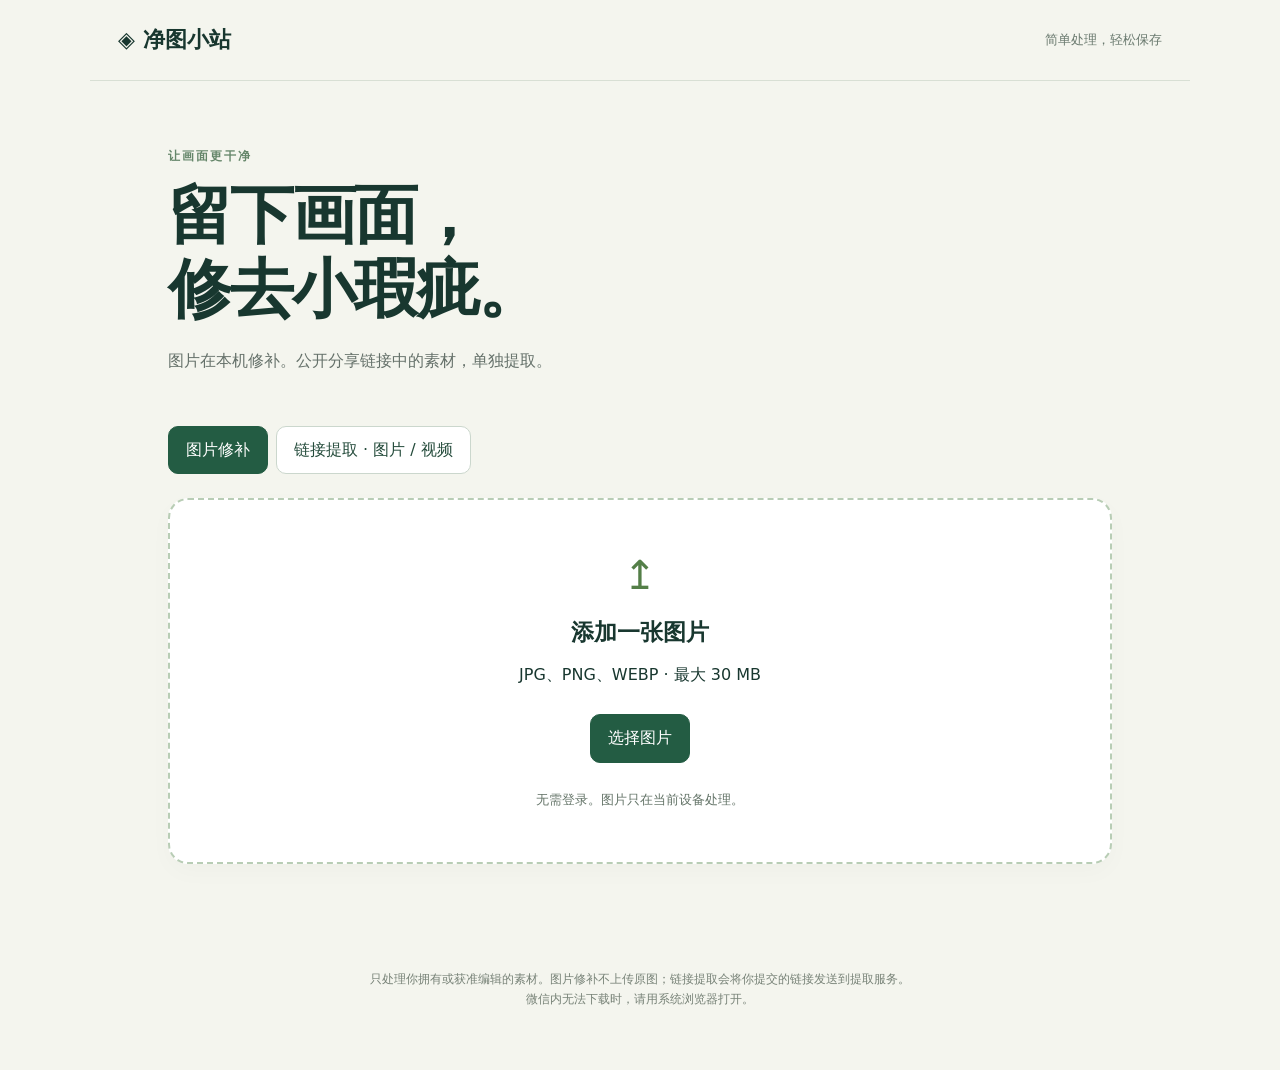
==== public/index.html @ 95f08d49 "Simplify repair button and page descriptions" ====
<!doctype html><html lang="zh-CN"><head><meta charset="utf-8"><meta name="viewport" content="width=device-width,initial-scale=1"><meta name="theme-color" content="#164e45"><title>净图小站 · 图片修补与素材提取</title><link rel="stylesheet" href="style.css"><script defer src="app.js?v=cleantext1"></script></head><body>
<header><a href="./" class="brand">◈ 净图小站</a><span>简单处理，轻松保存</span></header>
<main><section class="hero"><p class="eyebrow">让画面更干净</p><h1>留下画面，<br>修去小瑕疵。</h1><p>图片在本机修补。公开分享链接中的素材，单独提取。</p></section>
<nav aria-label="处理方式"><button id="imageTab" class="active" aria-pressed="true">图片修补</button><button id="linkTab" aria-pressed="false">链接提取 · 图片 / 视频</button></nav>
<section id="imagePanel"><div class="card upload"><div class="icon">↥</div><h2>添加一张图片</h2><p>JPG、PNG、WEBP · 最大 30 MB</p><button id="choose" class="primary">选择图片</button><input type="file" id="file" accept="image/jpeg,image/png,image/webp" hidden><p class="muted">无需登录。图片只在当前设备处理。</p></div>
<section id="editor" class="card" hidden><div class="editor-head"><div><h2>涂抹要去除的位置</h2><p id="imageInfo" class="muted"></p></div><button id="replace">换张图片</button></div>
<p>涂抹盖住需要去除的文字，根据周围画面补全背景。红色区域不会保留在下载图片里。</p>
<div class="toolbar"><label>修补对象 <select id="target"><option value="light">浅色文字 / 水印</option><option value="dark">深色文字</option><option value="all" selected>整个涂抹区域</option></select></label><label>画笔 <input id="brush" type="range" min="4" max="100" value="24"> <output id="brushValue">24</output></label><button id="undo">撤销涂抹</button><button id="clear">清空涂抹</button><button id="corner">选右下角浅色水印</button></div>
<div class="canvas-wrap" id="canvasWrap"><canvas id="image"></canvas><canvas id="mask" aria-label="在图片上涂抹水印区域"></canvas></div>
<div class="actions"><button id="repair" class="primary">开始修复</button><button id="cancel" hidden>取消处理</button><button id="compare" aria-pressed="false">查看原图</button><button id="restore">恢复原图</button><button id="download" disabled>下载修补图片</button></div><div id="downloadLink"></div>
<p class="muted">图片在本机处理，不会上传。首次使用需加载处理资源（约 40 MB），建议使用 Wi-Fi；旧手机可能较慢或内存不足。生成的细节不一定等同于原图。为控制手机内存，长边超过 2400 像素会缩小处理。</p></section></section>
<section id="linkPanel" hidden><div class="card"><p class="eyebrow">公开分享内容</p><h2>粘贴分享链接</h2><p>支持入口按图片笔记和视频设计。只提取页面公开提供的文件，不保证原文件没有水印。</p><label for="shareText">分享链接或完整分享文字</label><textarea id="shareText" placeholder="粘贴小红书分享内容或链接…" rows="5"></textarea><button id="extract" class="primary" disabled>提取素材</button><p id="serviceState" class="notice">链接提取后台尚未接通，目前不能解析小红书链接。图片修补可独立使用。</p><div id="mediaResults"></div></div></section>
<p id="status" role="status" aria-live="polite"></p><footer>只处理你拥有或获准编辑的素材。图片修补不上传原图；链接提取会将你提交的链接发送到提取服务。<br>微信内无法下载时，请用系统浏览器打开。</footer></main></body></html>
---- public/style.css ----
*{box-sizing:border-box}body{margin:0;background:#f4f5ee;color:#18372f;font:16px/1.65 system-ui,-apple-system,"Microsoft YaHei",sans-serif}header{max-width:1100px;margin:auto;padding:22px 28px;display:flex;justify-content:space-between;align-items:center;border-bottom:1px solid #d8dfd4}header span{font-size:13px;color:#69796e}.brand{font-weight:800;color:inherit;text-decoration:none;font-size:22px}main{max-width:1000px;margin:auto;padding:20px 28px}.hero{padding:36px 0 26px}.eyebrow{font-size:12px;font-weight:700;letter-spacing:2px;color:#65866a}h1{font-size:clamp(38px,6vw,64px);line-height:1.15;letter-spacing:-2px;margin:12px 0 22px}h2{font-size:23px;margin:6px 0}p{margin:10px 0}.hero p:last-child{color:#65716a}nav{display:flex;gap:8px;margin:15px 0 24px}button{font:inherit;cursor:pointer;border:1px solid #cbd7cd;background:#fff;border-radius:10px;padding:10px 17px;color:#254c3c;min-height:44px}button:hover{background:#e9f1e7}button:disabled{opacity:.48;cursor:not-allowed}.primary,nav .active{background:#235c43;color:white;border-color:#235c43}.primary:hover,nav .active:hover{background:#164831}.card{background:#fff;border:1px solid #e0e6da;border-radius:20px;padding:28px;margin-bottom:20px;box-shadow:0 8px 24px #193b2806}.upload{text-align:center;padding:42px 20px;border:2px dashed #b8cdb5}.icon{font-size:40px;color:#547f48}.muted{font-size:13px;color:#647468}.upload .primary{margin:16px 0}.editor-head{display:flex;justify-content:space-between;align-items:center;gap:12px}.toolbar,.actions{display:flex;align-items:center;gap:10px;flex-wrap:wrap;margin:18px 0}.toolbar label{display:flex;align-items:center;gap:8px}.toolbar input{max-width:120px}.canvas-wrap{position:relative;line-height:0;background:repeating-conic-gradient(#eee 0% 25%,#fff 0% 50%) 50%/20px 20px;margin:auto;width:fit-content;max-width:100%;overflow:hidden;border-radius:8px}canvas{max-width:100%;height:auto;display:block}#mask{position:absolute;inset:0;touch-action:none;cursor:crosshair;width:100%;height:100%}textarea{display:block;width:100%;font:inherit;padding:14px;margin:12px 0 18px;border:1px solid #becbbb;border-radius:10px;resize:vertical}.notice{padding:12px;background:#fff5df;color:#6b5425;border-radius:8px;font-size:14px}#status{padding:12px 0;color:#235c43;min-height:50px}footer{padding:26px 0 40px;text-align:center;color:#778277;font-size:12px}a{color:#235c43}.media-item{border-top:1px solid #ddd;padding:18px 0}.media-item img,.media-item video{max-width:100%;max-height:450px}.media-item a{display:inline-block;margin:10px}button:focus-visible,input:focus-visible,textarea:focus-visible,a:focus-visible{outline:3px solid #e5a936;outline-offset:3px}[hidden]{display:none!important}@media(max-width:600px){header{padding:16px}header span{display:none}main{padding:12px 16px}.hero{padding:20px 0}.card{padding:18px}nav button{font-size:14px;flex:1;padding:10px 6px}.toolbar button,.actions button{font-size:14px;padding:9px 12px}.actions .primary{flex:1}.editor-head h2{font-size:20px}}

select{font:inherit;max-width:180px;padding:8px;border:1px solid #cbd7cd;border-radius:8px;background:white;color:#254c3c}
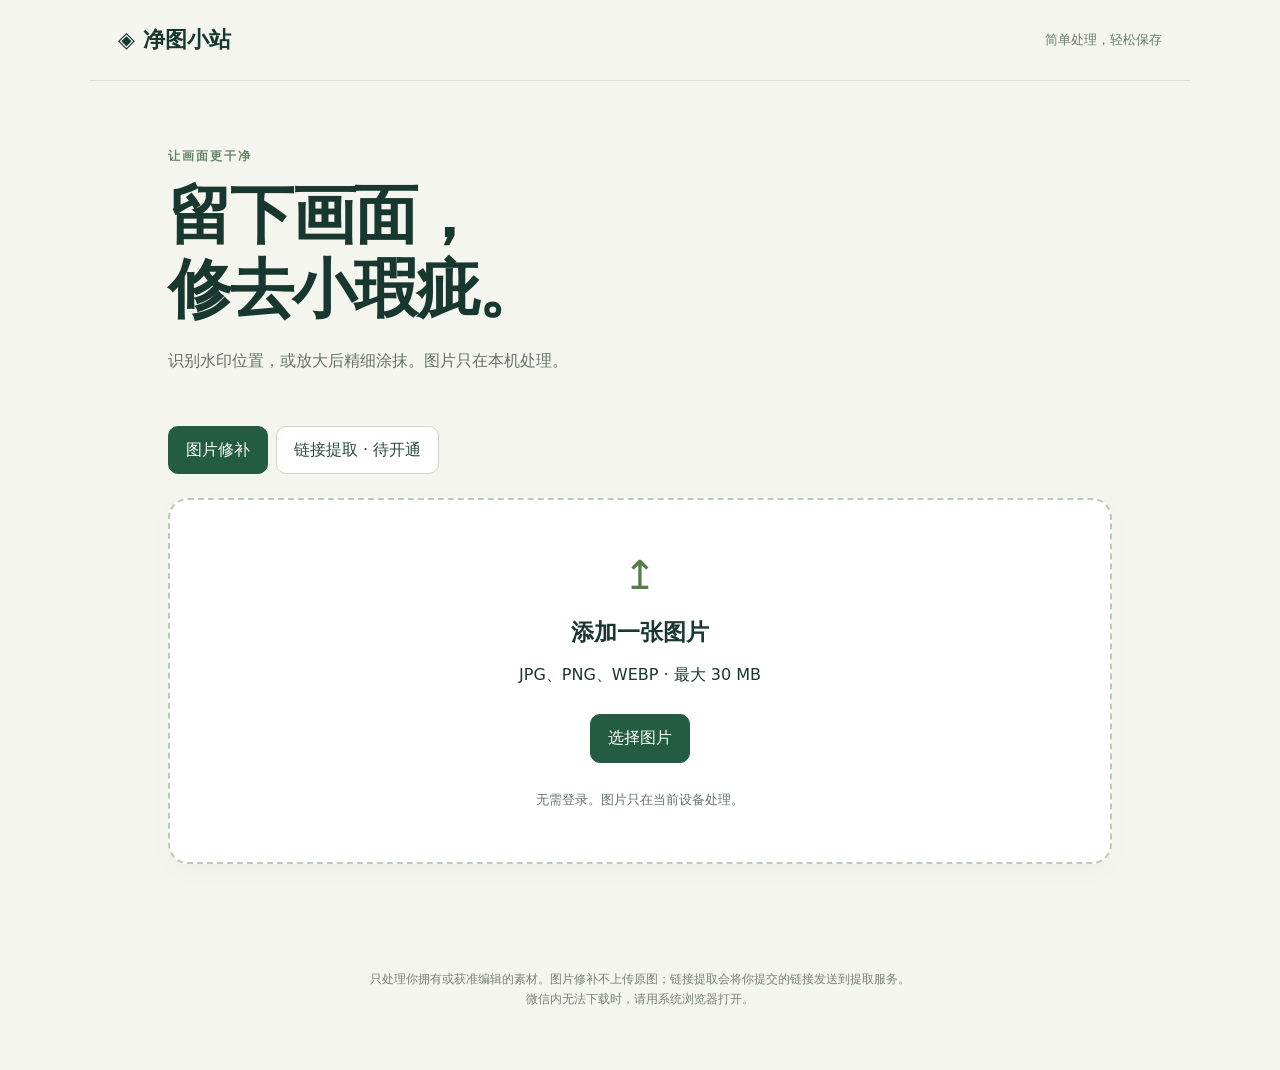
==== commit ed0e768f: "Add mobile zoom painting and independent watermark candidate selection" ====
--- a/public/index.html
+++ b/public/index.html
@@ -1,13 +1,15 @@
-<!doctype html><html lang="zh-CN"><head><meta charset="utf-8"><meta name="viewport" content="width=device-width,initial-scale=1"><meta name="theme-color" content="#164e45"><title>净图小站 · 图片修补与素材提取</title><link rel="stylesheet" href="style.css"><script defer src="app.js?v=cleantext1"></script></head><body>
+<!doctype html><html lang="zh-CN"><head><meta charset="utf-8"><meta name="viewport" content="width=device-width,initial-scale=1,viewport-fit=cover"><meta name="theme-color" content="#164e45"><title>净图小站 · 图片修补</title><link rel="stylesheet" href="style.css?v=zoom1"><script defer src="zoom-helper.js?v=zoom1"></script><script defer src="watermark-detect.js?v=zoom1"></script><script defer src="app.js?v=zoom1"></script></head><body>
 <header><a href="./" class="brand">◈ 净图小站</a><span>简单处理，轻松保存</span></header>
-<main><section class="hero"><p class="eyebrow">让画面更干净</p><h1>留下画面，<br>修去小瑕疵。</h1><p>图片在本机修补。公开分享链接中的素材，单独提取。</p></section>
-<nav aria-label="处理方式"><button id="imageTab" class="active" aria-pressed="true">图片修补</button><button id="linkTab" aria-pressed="false">链接提取 · 图片 / 视频</button></nav>
+<main><section class="hero"><p class="eyebrow">让画面更干净</p><h1>留下画面，<br>修去小瑕疵。</h1><p>识别水印位置，或放大后精细涂抹。图片只在本机处理。</p></section>
+<nav aria-label="处理方式"><button id="imageTab" class="active" aria-pressed="true">图片修补</button><button id="linkTab" aria-pressed="false">链接提取 · 待开通</button></nav>
 <section id="imagePanel"><div class="card upload"><div class="icon">↥</div><h2>添加一张图片</h2><p>JPG、PNG、WEBP · 最大 30 MB</p><button id="choose" class="primary">选择图片</button><input type="file" id="file" accept="image/jpeg,image/png,image/webp" hidden><p class="muted">无需登录。图片只在当前设备处理。</p></div>
-<section id="editor" class="card" hidden><div class="editor-head"><div><h2>涂抹要去除的位置</h2><p id="imageInfo" class="muted"></p></div><button id="replace">换张图片</button></div>
-<p>涂抹盖住需要去除的文字，根据周围画面补全背景。红色区域不会保留在下载图片里。</p>
-<div class="toolbar"><label>修补对象 <select id="target"><option value="light">浅色文字 / 水印</option><option value="dark">深色文字</option><option value="all" selected>整个涂抹区域</option></select></label><label>画笔 <input id="brush" type="range" min="4" max="100" value="24"> <output id="brushValue">24</output></label><button id="undo">撤销涂抹</button><button id="clear">清空涂抹</button><button id="corner">选右下角浅色水印</button></div>
-<div class="canvas-wrap" id="canvasWrap"><canvas id="image"></canvas><canvas id="mask" aria-label="在图片上涂抹水印区域"></canvas></div>
+<section id="editor" class="card" aria-label="图片修补编辑器" hidden><div class="editor-head"><div><h2>涂抹要去除的位置</h2><p id="imageInfo" class="muted"></p></div><div class="editor-head-actions"><button id="replace">换张图片</button><button id="closeZoom" hidden>退出大图</button></div></div>
+<p class="editor-description">涂抹盖住需要去除的文字，根据周围画面补全背景。放大编辑可更准确地涂抹细字，不改变输出尺寸。红色区域不会保留在下载图片里。</p>
+<div class="toolbar"><label>修复方式 <select id="quality"><option value="detail" selected>精细修复</option><option value="fast">快速修复</option></select></label><label>修补对象 <select id="target"><option value="light">浅色文字 / 水印</option><option value="dark">深色文字</option><option value="all" selected>整个涂抹区域</option></select></label><label>画笔 <input id="brush" type="range" min="4" max="100" value="24"> <output id="brushValue">24</output></label><button id="undo">撤销涂抹</button><button id="clear">清空涂抹</button><button id="corner">选右下角浅色水印</button></div>
+<div class="view-toolbar" aria-label="图片缩放与移动"><button id="expand" class="primary" aria-expanded="false">放大编辑</button><div class="zoom-controls"><button id="zoomOut" aria-label="缩小图片" disabled>−</button><output id="zoomValue" aria-label="相对适应画面的缩放比例">100%</output><button id="zoomIn" aria-label="放大图片">＋</button><button id="zoomFit">适应画面</button></div><div class="mode-controls" aria-label="自动识别与手动编辑"><button id="autoDetect">自动识别</button><button id="drawMode" class="active" aria-pressed="true">手动涂抹</button><button id="panMode" aria-pressed="false">移动画面</button></div></div>
+<p class="zoom-hint">双指缩放、移动；单指涂抹。自动识别适合边缘浅色或深色文字，请核对红色选区。</p>
+<div class="canvas-viewport" id="canvasViewport"><div class="canvas-wrap" id="canvasWrap"><canvas id="image"></canvas><canvas id="mask" aria-label="在图片上涂抹水印区域"></canvas></div></div>
 <div class="actions"><button id="repair" class="primary">开始修复</button><button id="cancel" hidden>取消处理</button><button id="compare" aria-pressed="false">查看原图</button><button id="restore">恢复原图</button><button id="download" disabled>下载修补图片</button></div><div id="downloadLink"></div>
-<p class="muted">图片在本机处理，不会上传。首次使用需加载处理资源（约 40 MB），建议使用 Wi-Fi；旧手机可能较慢或内存不足。生成的细节不一定等同于原图。为控制手机内存，长边超过 2400 像素会缩小处理。</p></section></section>
+<p id="editStatus" role="status" aria-live="polite" hidden></p><p class="muted editor-description">图片在本机处理，不会上传。首次使用需下载约 28 MB 处理资源，连接较慢时自动切换线路；浏览器允许时会保存缓存，建议使用 Wi-Fi 并保持页面打开；旧手机可能较慢或内存不足。生成的细节不一定等同于原图。为控制手机内存，长边超过 2400 像素会缩小处理。</p></section></section>
 <section id="linkPanel" hidden><div class="card"><p class="eyebrow">公开分享内容</p><h2>粘贴分享链接</h2><p>支持入口按图片笔记和视频设计。只提取页面公开提供的文件，不保证原文件没有水印。</p><label for="shareText">分享链接或完整分享文字</label><textarea id="shareText" placeholder="粘贴小红书分享内容或链接…" rows="5"></textarea><button id="extract" class="primary" disabled>提取素材</button><p id="serviceState" class="notice">链接提取后台尚未接通，目前不能解析小红书链接。图片修补可独立使用。</p><div id="mediaResults"></div></div></section>
-<p id="status" role="status" aria-live="polite"></p><footer>只处理你拥有或获准编辑的素材。图片修补不上传原图；链接提取会将你提交的链接发送到提取服务。<br>微信内无法下载时，请用系统浏览器打开。</footer></main></body></html>
+<p id="status" role="status" aria-live="polite"></p><button id="retry" hidden>重试加载</button><details id="errorDetails" hidden><summary>查看错误详情</summary><pre id="errorText" style="white-space:pre-wrap;overflow-wrap:anywhere;font-size:12px"></pre></details><footer>只处理你拥有或获准编辑的素材。图片修补不上传原图；链接提取会将你提交的链接发送到提取服务。<br>微信内无法下载时，请用系统浏览器打开。</footer></main></body></html>
--- a/public/style.css
+++ b/public/style.css
@@ -1,3 +1,4 @@
 *{box-sizing:border-box}body{margin:0;background:#f4f5ee;color:#18372f;font:16px/1.65 system-ui,-apple-system,"Microsoft YaHei",sans-serif}header{max-width:1100px;margin:auto;padding:22px 28px;display:flex;justify-content:space-between;align-items:center;border-bottom:1px solid #d8dfd4}header span{font-size:13px;color:#69796e}.brand{font-weight:800;color:inherit;text-decoration:none;font-size:22px}main{max-width:1000px;margin:auto;padding:20px 28px}.hero{padding:36px 0 26px}.eyebrow{font-size:12px;font-weight:700;letter-spacing:2px;color:#65866a}h1{font-size:clamp(38px,6vw,64px);line-height:1.15;letter-spacing:-2px;margin:12px 0 22px}h2{font-size:23px;margin:6px 0}p{margin:10px 0}.hero p:last-child{color:#65716a}nav{display:flex;gap:8px;margin:15px 0 24px}button{font:inherit;cursor:pointer;border:1px solid #cbd7cd;background:#fff;border-radius:10px;padding:10px 17px;color:#254c3c;min-height:44px}button:hover{background:#e9f1e7}button:disabled{opacity:.48;cursor:not-allowed}.primary,nav .active{background:#235c43;color:white;border-color:#235c43}.primary:hover,nav .active:hover{background:#164831}.card{background:#fff;border:1px solid #e0e6da;border-radius:20px;padding:28px;margin-bottom:20px;box-shadow:0 8px 24px #193b2806}.upload{text-align:center;padding:42px 20px;border:2px dashed #b8cdb5}.icon{font-size:40px;color:#547f48}.muted{font-size:13px;color:#647468}.upload .primary{margin:16px 0}.editor-head{display:flex;justify-content:space-between;align-items:center;gap:12px}.toolbar,.actions{display:flex;align-items:center;gap:10px;flex-wrap:wrap;margin:18px 0}.toolbar label{display:flex;align-items:center;gap:8px}.toolbar input{max-width:120px}.canvas-wrap{position:relative;line-height:0;background:repeating-conic-gradient(#eee 0% 25%,#fff 0% 50%) 50%/20px 20px;margin:auto;width:fit-content;max-width:100%;overflow:hidden;border-radius:8px}canvas{max-width:100%;height:auto;display:block}#mask{position:absolute;inset:0;touch-action:none;cursor:crosshair;width:100%;height:100%}textarea{display:block;width:100%;font:inherit;padding:14px;margin:12px 0 18px;border:1px solid #becbbb;border-radius:10px;resize:vertical}.notice{padding:12px;background:#fff5df;color:#6b5425;border-radius:8px;font-size:14px}#status{padding:12px 0;color:#235c43;min-height:50px}footer{padding:26px 0 40px;text-align:center;color:#778277;font-size:12px}a{color:#235c43}.media-item{border-top:1px solid #ddd;padding:18px 0}.media-item img,.media-item video{max-width:100%;max-height:450px}.media-item a{display:inline-block;margin:10px}button:focus-visible,input:focus-visible,textarea:focus-visible,a:focus-visible{outline:3px solid #e5a936;outline-offset:3px}[hidden]{display:none!important}@media(max-width:600px){header{padding:16px}header span{display:none}main{padding:12px 16px}.hero{padding:20px 0}.card{padding:18px}nav button{font-size:14px;flex:1;padding:10px 6px}.toolbar button,.actions button{font-size:14px;padding:9px 12px}.actions .primary{flex:1}.editor-head h2{font-size:20px}}
 
 select{font:inherit;max-width:180px;padding:8px;border:1px solid #cbd7cd;border-radius:8px;background:white;color:#254c3c}
+.editor-head-actions,.view-toolbar,.zoom-controls,.mode-controls{display:flex;align-items:center;gap:8px}.view-toolbar{flex-wrap:wrap;margin:12px 0 6px}.zoom-controls button{padding:8px 12px}.zoom-controls output{min-width:48px;text-align:center;font-size:14px;font-variant-numeric:tabular-nums}.mode-controls{margin-left:auto}.mode-controls .active{background:#e2efdf;border-color:#377f54;font-weight:700}.zoom-hint{font-size:12px;color:#647468;margin:4px 0 10px}.canvas-viewport{position:relative;width:100%;height:min(65vh,640px);min-height:240px;overflow:hidden;background:#e9ede6;border-radius:10px;touch-action:none;overscroll-behavior:contain;user-select:none;-webkit-user-select:none;-webkit-touch-callout:none;cursor:crosshair}.canvas-viewport .canvas-wrap{position:absolute;top:0;left:0;margin:0;max-width:none;border-radius:0;transform-origin:0 0;will-change:transform}.canvas-viewport canvas{width:100%;height:100%;max-width:none}.canvas-viewport.pan-mode,.canvas-viewport.pan-mode #mask{cursor:grab}.canvas-viewport.pan-mode:active,.canvas-viewport.pan-mode:active #mask{cursor:grabbing}.is-expanded{position:fixed;inset:0;z-index:1000;width:100%;height:100%;height:100dvh;border:0;border-radius:0;margin:0!important;padding:12px max(12px,env(safe-area-inset-right)) max(10px,env(safe-area-inset-bottom)) max(12px,env(safe-area-inset-left));padding-top:max(10px,env(safe-area-inset-top));display:flex;flex-direction:column;overflow:hidden;background:#f6f8f2}.is-expanded .editor-head{flex:none}.is-expanded .editor-head h2{font-size:18px;margin:0}.is-expanded #imageInfo,.is-expanded .editor-description{display:none}.is-expanded .toolbar{flex:none;flex-wrap:nowrap;overflow-x:auto;overscroll-behavior-x:contain;margin:10px 0 4px;padding-bottom:4px;min-height:50px}.is-expanded .toolbar>*{flex-shrink:0;white-space:nowrap}.is-expanded .toolbar label{font-size:14px}.is-expanded .toolbar select{max-width:154px}.is-expanded .view-toolbar{flex:none;margin:4px 0}.is-expanded .zoom-hint{flex:none;margin-bottom:7px}.is-expanded .canvas-viewport{flex:1;min-height:100px;height:auto}.is-expanded .actions{flex:none;flex-wrap:nowrap;overflow-x:auto;overscroll-behavior-x:contain;margin:10px 0 2px;padding-bottom:4px;min-height:50px}.is-expanded .actions>*{flex:none;white-space:nowrap}.is-expanded #downloadLink{font-size:13px;flex:none}.is-expanded #editStatus{flex:none;font-size:12px;line-height:1.4;max-height:3em;overflow-y:auto;margin:3px 0 0}.is-expanded #replace{display:none}@media(max-width:600px){.view-toolbar{gap:7px}.view-toolbar button{font-size:13px;padding:8px 11px}.view-toolbar .mode-controls{margin-left:0}.view-toolbar #expand{flex:1}.zoom-controls{gap:4px}.zoom-controls output{min-width:43px}.canvas-viewport{height:55vh}.is-expanded .toolbar input{width:88px}.is-expanded .mode-controls{margin-left:auto}.is-expanded .view-toolbar{gap:4px}.is-expanded .view-toolbar button{padding:8px}.is-expanded .editor-head h2{font-size:17px}.is-expanded #closeZoom{font-size:14px;padding:8px 12px}.is-expanded .zoom-hint{font-size:11px}}@media(max-width:370px){.is-expanded .mode-controls{margin-left:0}.is-expanded .view-toolbar{justify-content:space-between}}@media(max-height:450px) and (orientation:landscape){.is-expanded .editor-head h2,.is-expanded .zoom-hint{display:none}.is-expanded .editor-head{position:absolute;right:10px;top:8px;z-index:2}.is-expanded .toolbar{margin-top:0;margin-right:100px}.is-expanded .view-toolbar{margin:0}.is-expanded .actions{margin-top:5px}.is-expanded #editStatus{max-height:1.4em}}
